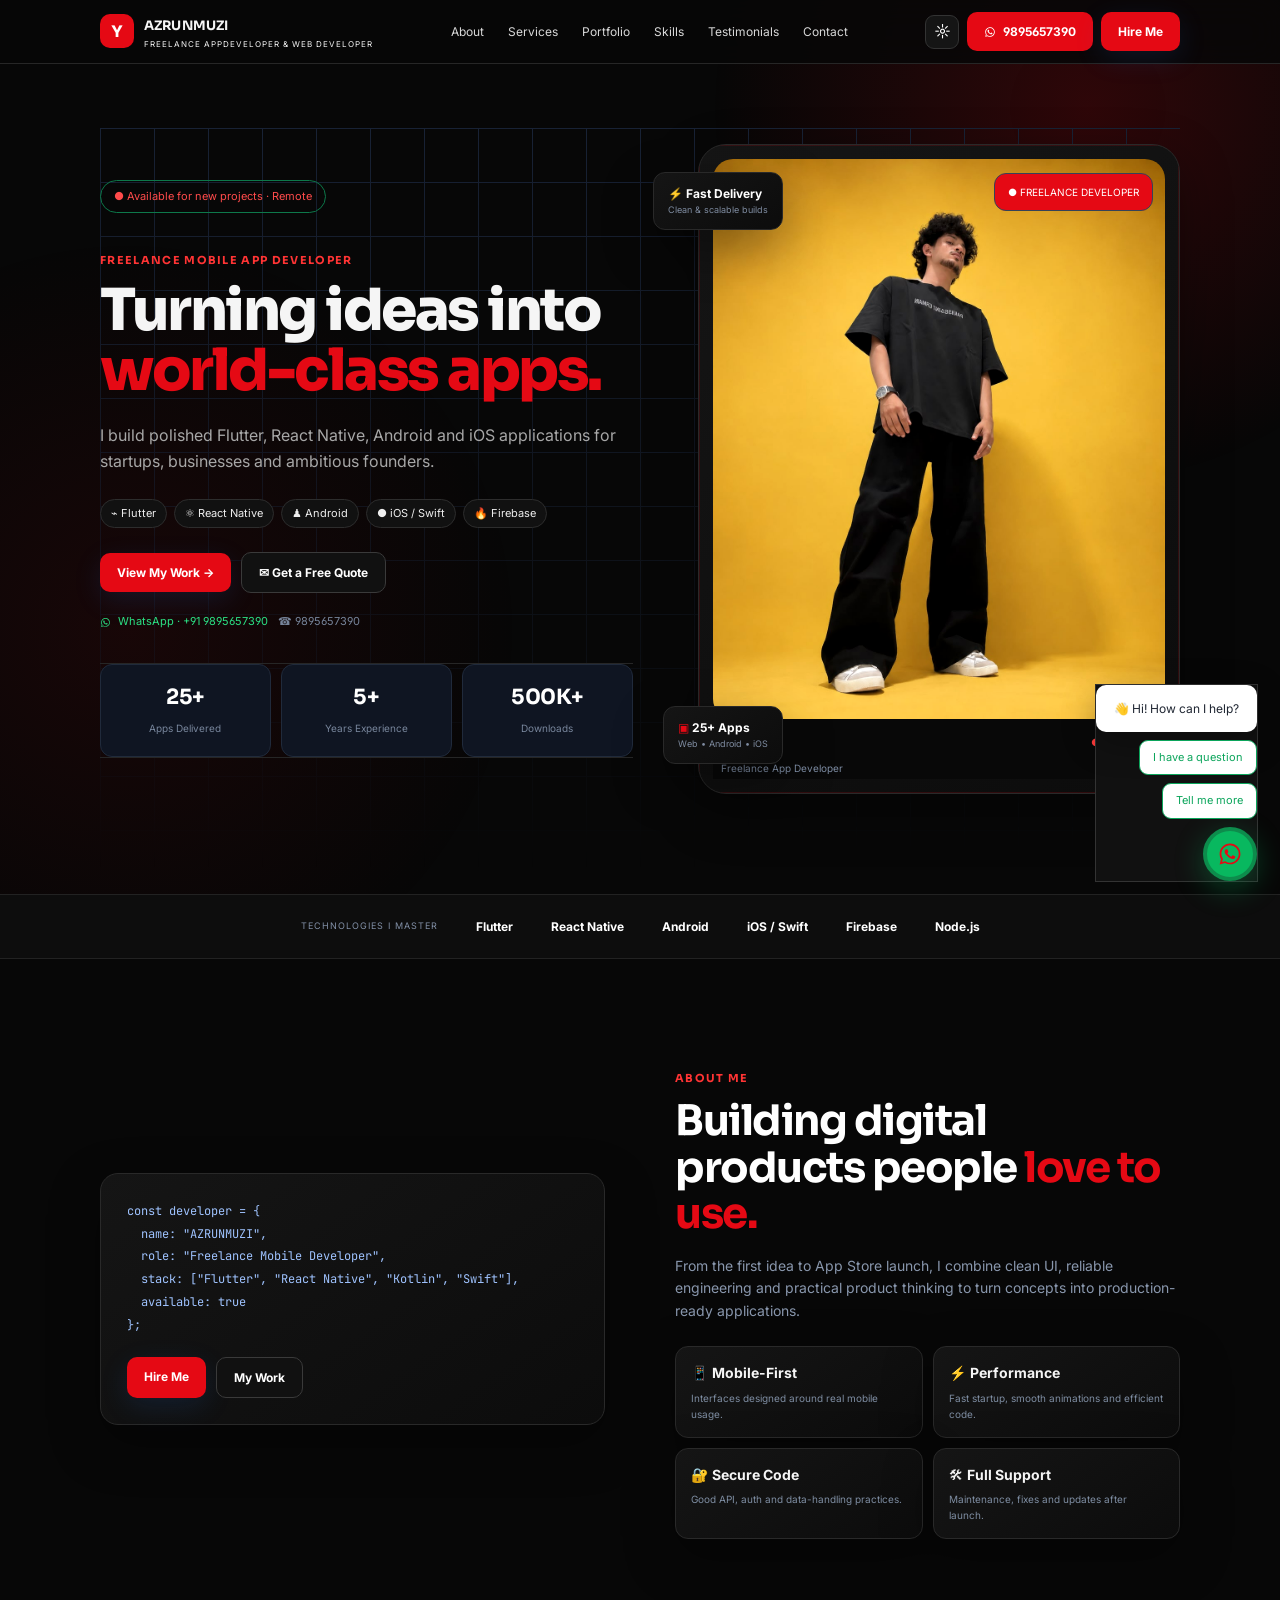
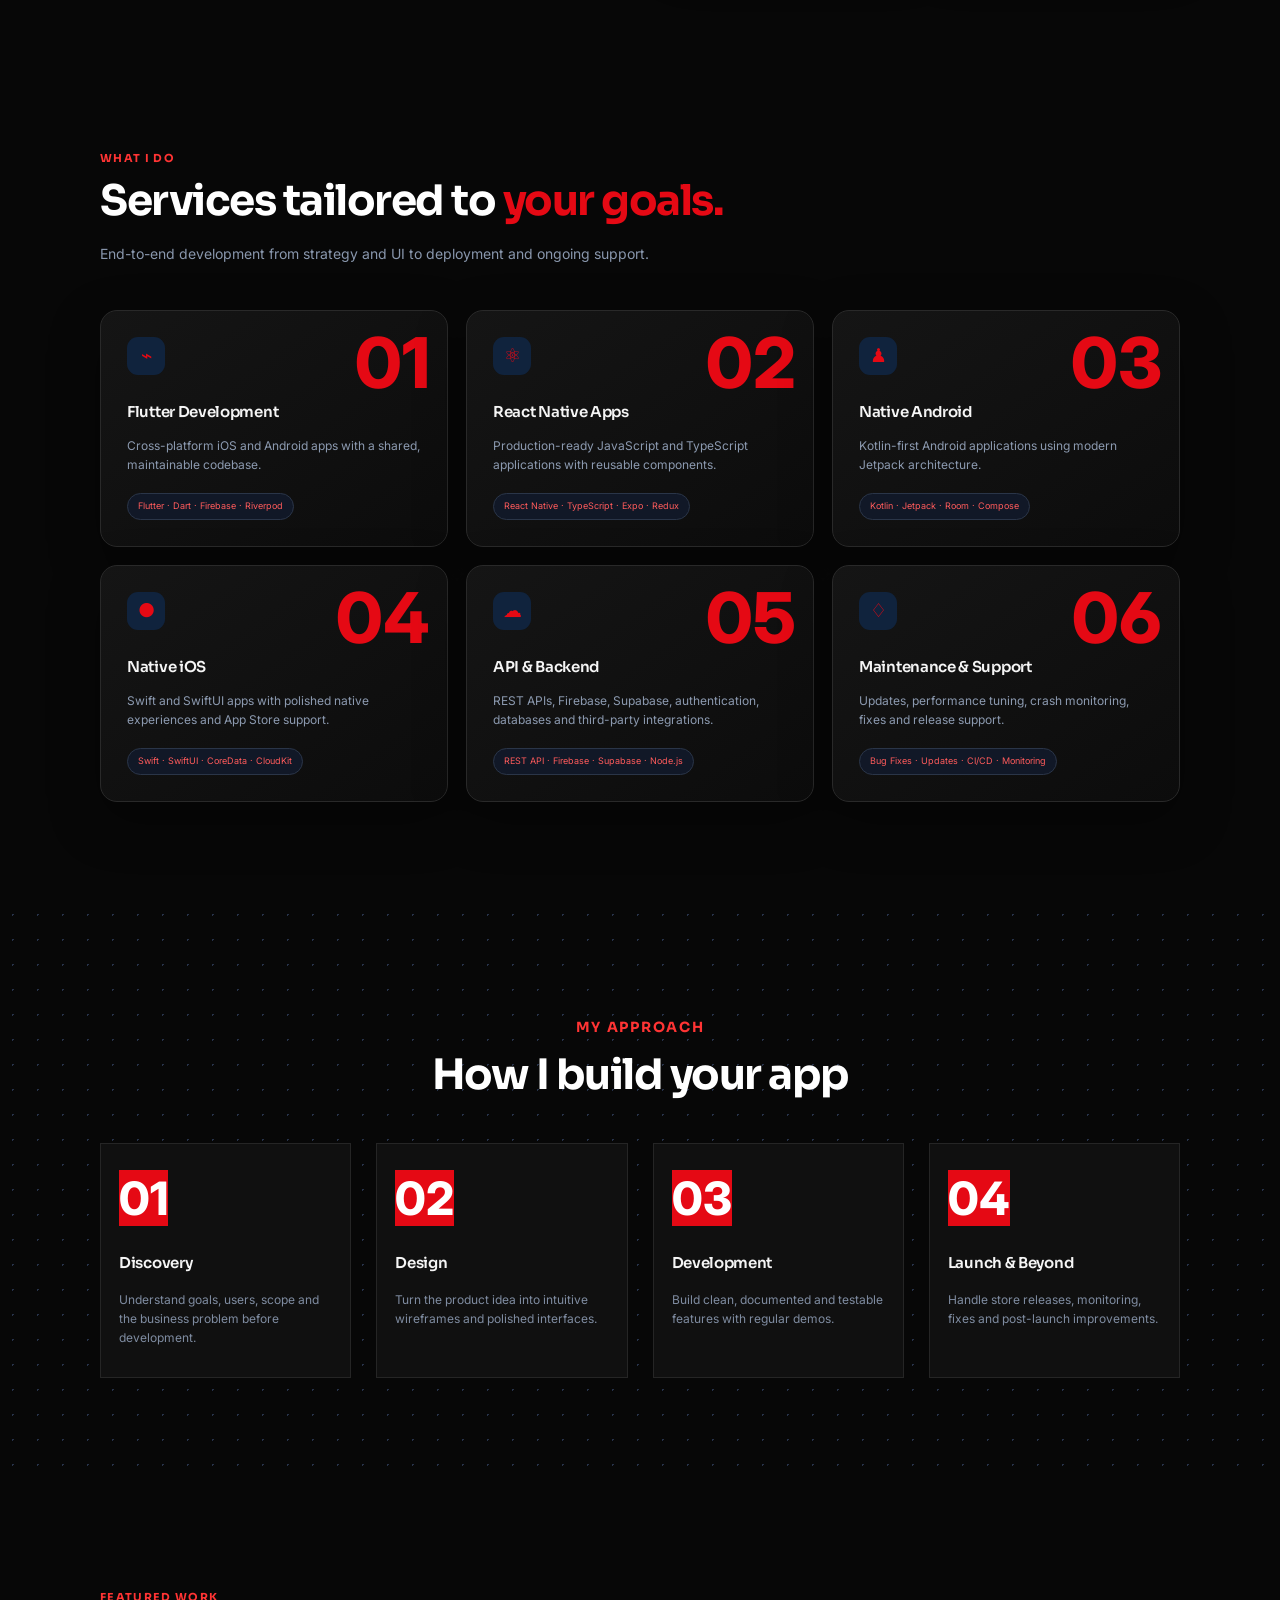
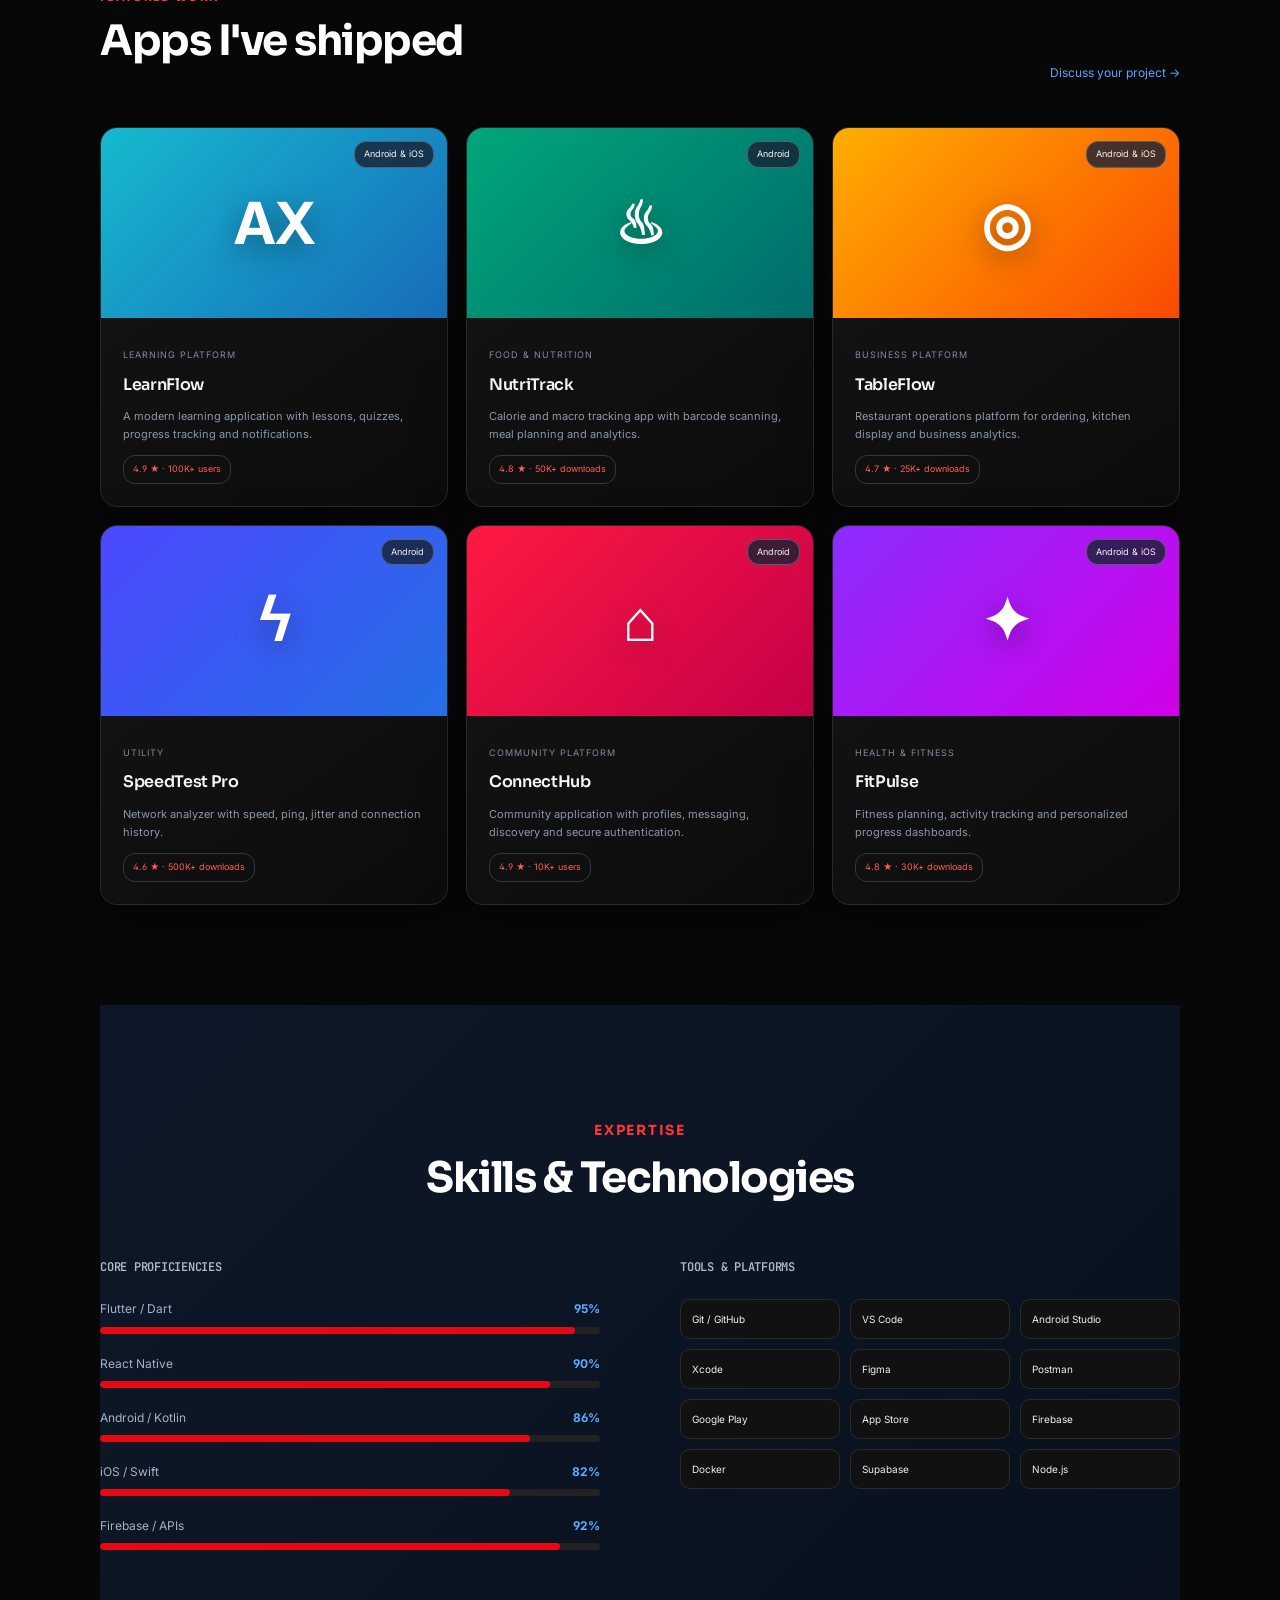
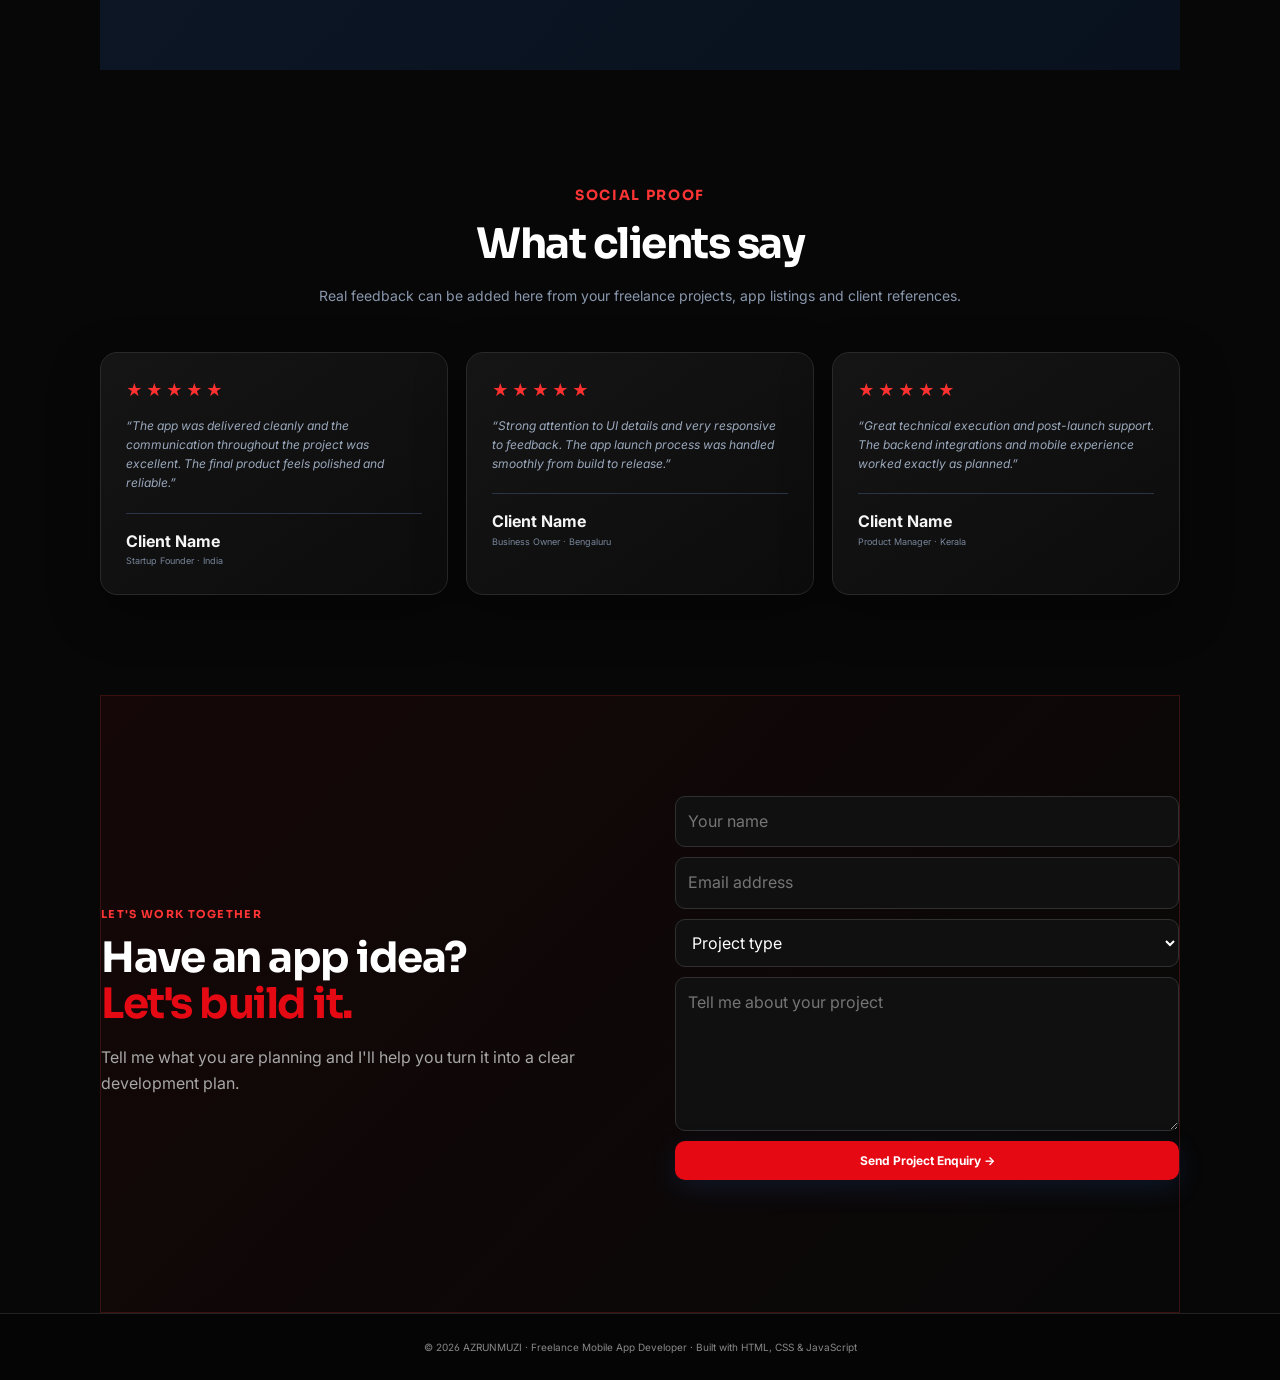
==== index.html @ d9316302 "Deploy-ready portfolio site with GitHub Pages workflow" ====
<!doctype html>
<html lang="en">
<head>
  <meta charset="utf-8">
  <meta name="viewport" content="width=device-width, initial-scale=1">
  <title>AZRUNMUZI — Freelance Mobile App Developer</title>
  <meta name="description" content="Freelance mobile app developer portfolio. Flutter, React Native, Android, iOS and backend integrations.">
  <link rel="preconnect" href="https://fonts.googleapis.com">
  <link rel="preconnect" href="https://fonts.gstatic.com" crossorigin>
  <link href="https://fonts.googleapis.com/css2?family=Sora:wght@400;600;700;800&family=Inter:wght@400;500;600;700;800&family=JetBrains+Mono:wght@400;600&display=swap" rel="stylesheet">
<link rel="icon" href="favicon.svg" type="image/svg+xml">
  <meta name="theme-color" content="#e50914">
  <meta property="og:type" content="website">
  <meta property="og:title" content="AZRUNMUZI — Freelance Mobile App Developer">
  <meta property="og:description" content="Flutter, React Native, Android and iOS apps for startups and businesses.">
  <meta name="twitter:card" content="summary_large_image">
  <link rel="stylesheet" href="style.css">

<style id="red-black-theme">
:root{
  --bg:#070707;
  --bg2:#0d0d0d;
  --card:#121212;
  --text:#f5f5f5;
  --muted:#a7a7a7;
  --line:#262626;
  --red:#e50914;
  --red2:#ff2a2a;
  --white:#fff;
}
*{box-sizing:border-box}
html{scroll-behavior:smooth}
body{
  margin:0;
  background:var(--bg);
  color:var(--text);
  font-family:"Inter",Arial,sans-serif;
  font-feature-settings:"cv02","cv03","cv04";
  -webkit-font-smoothing:antialiased;
}
h1,h2,h3,.brand strong,.stats b,.project-body h3,.service h3{
  font-family:"Sora","Inter",sans-serif;
  letter-spacing:-.02em;
}
h1{font-weight:800;line-height:1.06}
h2{font-weight:700;line-height:1.14}
h3{font-weight:600}
code,pre,.code-card pre{font-family:"JetBrains Mono",Consolas,monospace}
.brand strong{font-weight:700;letter-spacing:.01em}
.eyebrow{font-family:"Sora",sans-serif;font-weight:700}
.wa-ico{
  width:1em;height:1em;flex:none;
  fill:currentColor;vertical-align:-.12em;
}
.whatsapp,.contact-mini a:first-child{display:inline-flex;align-items:center;gap:7px}
.chat-dot .wa-ico{width:26px;height:26px}
.chat-dot{display:grid;place-items:center;line-height:0}
body:before{
  content:"";
  position:fixed;inset:0;pointer-events:none;z-index:-1;
  background:
    radial-gradient(circle at 85% 12%,rgba(229,9,20,.18),transparent 28%),
    radial-gradient(circle at 10% 70%,rgba(229,9,20,.08),transparent 30%);
}
.nav{
  background:rgba(7,7,7,.88)!important;
  border-bottom:1px solid var(--line)!important;
  backdrop-filter:blur(16px);
}
.brand-mark{
  background:var(--red)!important;
  color:#fff!important;
}
.brand strong,.brand small{color:var(--text)}
nav a{color:#d8d8d8!important}
nav a:hover{color:var(--red2)!important}
.theme-btn,.menu-btn{
  background:#151515!important;color:#fff!important;border:1px solid #333!important;
}
.whatsapp,.hire,.primary{
  background:var(--red)!important;color:#fff!important;
  border-color:var(--red)!important;
}
.whatsapp:hover,.hire:hover,.primary:hover{background:var(--red2)!important}
.secondary{
  background:#111!important;color:#fff!important;border:1px solid #3a3a3a!important;
}
.secondary:hover{border-color:var(--red)!important;color:#fff!important}
.availability{color:#ff4b4b!important}
.eyebrow{color:#ff3434!important;letter-spacing:.12em}
h1 span,h2 span{color:var(--red)!important}
.lead,p{color:var(--muted)}
.chips span{
  background:#111!important;border:1px solid #2d2d2d!important;color:#eee!important;
}
.stats{
  border-top:1px solid var(--line)!important;
  border-bottom:1px solid var(--line)!important;
}
.stats b{color:#fff!important}
.profile-card,.float-card,.code-card,.service,.project,.review,.feature-grid article{
  background:linear-gradient(145deg,#151515,#0c0c0c)!important;
  border:1px solid #292929!important;
  box-shadow:0 18px 50px rgba(0,0,0,.35)!important;
}
.profile-card{overflow:hidden;position:relative}
.profile-card:after{
  content:"";position:absolute;inset:0;pointer-events:none;
  box-shadow:inset 0 0 0 1px rgba(229,9,20,.16);
}
.badge{background:var(--red)!important;color:#fff!important}
.uploaded-photo{
  padding:0!important;
  min-height:560px;
  height:560px;
  overflow:hidden;
  background:#080808!important;
}
.uploaded-photo img{
  width:100%;height:100%;display:block;
  object-fit:cover;
  object-position:center top;
  filter:saturate(1.02) contrast(1.03);
}
.profile-bottom{background:rgba(8,8,8,.92)!important}
.profile-bottom span{color:#ff3b3b!important}
.float-card{color:#fff!important}
.float-card:first-letter{color:var(--red)}
.ticker{
  background:#0d0d0d!important;border-top:1px solid #222!important;border-bottom:1px solid #222!important;
}
.ticker b{color:#fff!important}
.section-head h2,.section h2{color:#fff}
.service i,.service .icon{color:var(--red)!important}
.service:hover,.project:hover,.review:hover,.feature-grid article:hover{
  border-color:rgba(229,9,20,.65)!important;
  transform:translateY(-4px);
  transition:.25s ease;
}
.tags,.project-meta{color:#ff5b5b!important}
.process article{
  background:#101010!important;border:1px solid #252525!important;
}
.process article span{background:var(--red)!important;color:#fff!important}
.skill>div{background:#222!important}
.skill>div i{background:var(--red)!important}
.tool-grid span{
  background:#111!important;border:1px solid #2b2b2b!important;color:#eee!important;
}
.stars{color:#ff3030!important}
.cta{
  background:linear-gradient(135deg,#150707,#080808)!important;
  border:1px solid #3a1111!important;
}
input,textarea,select{
  background:#101010!important;color:#fff!important;border:1px solid #303030!important;
}
input:focus,textarea:focus,select:focus{border-color:var(--red)!important;outline:none}
.footer{
  background:#050505!important;border-top:1px solid #222!important;color:#888!important;
}
.chat{
  background:#111!important;border:1px solid #333!important;
}
.chat-dot{color:var(--red)!important}
@media (max-width:800px){
  .uploaded-photo{min-height:430px;height:430px}
}
</style>

</head>
<body>
  <header class="nav">
    <a class="brand" href="#home">
      <span class="brand-mark">Y</span>
      <span><strong>AZRUNMUZI</strong><small>FREELANCE APPDEVELOPER & WEB DEVELOPER </small></span>
    </a>
    <nav id="navLinks">
      <a href="#about">About</a><a href="#services">Services</a><a href="#work">Portfolio</a>
      <a href="#skills">Skills</a><a href="#testimonials">Testimonials</a><a href="#contact">Contact</a>
    </nav>
    <div class="nav-actions">
      <button class="theme-btn" id="themeToggle" aria-label="Toggle theme">☼</button>
      <a class="whatsapp" href="https://wa.me/919895657390" target="_blank" rel="noopener" aria-label="WhatsApp 9895657390"><svg class="wa-ico" viewBox="0 0 32 32" aria-hidden="true"><path d="M16.04 3.2c-7.06 0-12.8 5.72-12.8 12.77 0 2.25.6 4.45 1.73 6.38L3.2 28.8l6.6-1.72a12.86 12.86 0 0 0 6.24 1.6h.01c7.05 0 12.79-5.72 12.79-12.77S23.1 3.2 16.04 3.2zm0 23.44h-.01a10.6 10.6 0 0 1-5.42-1.49l-.39-.23-4.02 1.05 1.07-3.9-.25-.4a10.62 10.62 0 0 1-1.63-5.7c0-5.88 4.79-10.66 10.66-10.66a10.6 10.6 0 0 1 7.55 3.13 10.6 10.6 0 0 1 3.13 7.55c0 5.87-4.79 10.65-10.66 10.65zm5.85-7.99c-.32-.16-1.9-.94-2.19-1.04-.29-.11-.5-.16-.72.15-.21.32-.82 1.04-1 1.25-.19.21-.37.24-.69.08-.32-.16-1.35-.5-2.57-1.59-.95-.85-1.59-1.9-1.77-2.22-.19-.32-.02-.49.14-.65.14-.14.32-.37.48-.56.16-.19.21-.32.32-.53.11-.21.05-.4-.03-.56-.08-.16-.72-1.73-1.04-2.37-.27-.64-.56-.55-.77-.56h-.66c-.21 0-.56.08-.85.4-.29.32-1.12 1.09-1.12 2.66s1.15 3.08 1.31 3.29c.16.21 2.26 3.45 5.47 4.84.77.33 1.36.53 1.83.68.77.24 1.47.21 2.02.13.62-.09 1.9-.77 2.17-1.52.27-.75.27-1.39.19-1.52-.08-.13-.29-.21-.61-.37z"/></svg><span>9895657390</span></a>
      <a class="hire" href="#contact">Hire Me</a>
      <button class="menu-btn" id="menuBtn">☰</button>
    </div>
  </header>

  <main>
    <section class="hero section-grid" id="home">
      <div class="hero-copy reveal">
        <div class="availability">● Available for new projects · Remote</div>
        <p class="eyebrow">FREELANCE MOBILE APP DEVELOPER</p>
        <h1>Turning ideas into <span>world-class apps.</span></h1>
        <p class="lead">I build polished Flutter, React Native, Android and iOS applications for startups, businesses and ambitious founders.</p>
        <div class="chips"><span>⌁ Flutter</span><span>⚛ React Native</span><span>♟ Android</span><span>● iOS / Swift</span><span>🔥 Firebase</span></div>
        <div class="hero-actions"><a class="primary" href="#work">View My Work →</a><a class="secondary" href="#contact">✉ Get a Free Quote</a></div>
        <div class="contact-mini"><a href="https://wa.me/919895657390" target="_blank" rel="noopener"><svg class="wa-ico" viewBox="0 0 32 32" aria-hidden="true"><path d="M16.04 3.2c-7.06 0-12.8 5.72-12.8 12.77 0 2.25.6 4.45 1.73 6.38L3.2 28.8l6.6-1.72a12.86 12.86 0 0 0 6.24 1.6h.01c7.05 0 12.79-5.72 12.79-12.77S23.1 3.2 16.04 3.2zm0 23.44h-.01a10.6 10.6 0 0 1-5.42-1.49l-.39-.23-4.02 1.05 1.07-3.9-.25-.4a10.62 10.62 0 0 1-1.63-5.7c0-5.88 4.79-10.66 10.66-10.66a10.6 10.6 0 0 1 7.55 3.13 10.6 10.6 0 0 1 3.13 7.55c0 5.87-4.79 10.65-10.66 10.65zm5.85-7.99c-.32-.16-1.9-.94-2.19-1.04-.29-.11-.5-.16-.72.15-.21.32-.82 1.04-1 1.25-.19.21-.37.24-.69.08-.32-.16-1.35-.5-2.57-1.59-.95-.85-1.59-1.9-1.77-2.22-.19-.32-.02-.49.14-.65.14-.14.32-.37.48-.56.16-.19.21-.32.32-.53.11-.21.05-.4-.03-.56-.08-.16-.72-1.73-1.04-2.37-.27-.64-.56-.55-.77-.56h-.66c-.21 0-.56.08-.85.4-.29.32-1.12 1.09-1.12 2.66s1.15 3.08 1.31 3.29c.16.21 2.26 3.45 5.47 4.84.77.33 1.36.53 1.83.68.77.24 1.47.21 2.02.13.62-.09 1.9-.77 2.17-1.52.27-.75.27-1.39.19-1.52-.08-.13-.29-.21-.61-.37z"/></svg>WhatsApp · +91 9895657390</a><a href="tel:+919895657390">☎ 9895657390</a></div>
        <div class="stats"><div><b>25+</b><small>Apps Delivered</small></div><div><b>5+</b><small>Years Experience</small></div><div><b>500K+</b><small>Downloads</small></div></div>
      </div>
      <div class="hero-visual reveal">
        <div class="profile-card">
          <div class="badge">● FREELANCE DEVELOPER</div>
          <div class="portrait uploaded-photo"><img src="assets/photo.jpg" alt="AZRUNMUZI profile photo"></div>
          <div class="profile-bottom"><div><b>Your </b><small>Freelance App Developer</small></div><span>● AVAILABLE</span></div>
        </div>
        <div class="float-card top">⚡ <b>Fast Delivery</b><small>Clean & scalable builds</small></div>
        <div class="float-card bottom">▣ <b>25+ Apps</b><small>Web • Android • iOS</small></div>
      </div>
    </section>

    <section class="ticker"><span>TECHNOLOGIES I MASTER</span><b>Flutter</b><b>React Native</b><b>Android</b><b>iOS / Swift</b><b>Firebase</b><b>Node.js</b></section>

    <section class="section about" id="about">
      <div class="code-card reveal">
<pre>const developer = {
  name: "AZRUNMUZI",
  role: "Freelance Mobile Developer",
  stack: ["Flutter", "React Native", "Kotlin", "Swift"],
  available: true
};</pre>
        <div class="code-actions"><a class="primary" href="#contact">Hire Me</a><a class="secondary" href="#work">My Work</a></div>
      </div>
      <div class="about-copy reveal"><p class="eyebrow">ABOUT ME</p><h2>Building digital products people <span>love to use.</span></h2>
        <p>From the first idea to App Store launch, I combine clean UI, reliable engineering and practical product thinking to turn concepts into production-ready applications.</p>
        <div class="feature-grid"><article>📱 <b>Mobile-First</b><small>Interfaces designed around real mobile usage.</small></article><article>⚡ <b>Performance</b><small>Fast startup, smooth animations and efficient code.</small></article><article>🔐 <b>Secure Code</b><small>Good API, auth and data-handling practices.</small></article><article>🛠 <b>Full Support</b><small>Maintenance, fixes and updates after launch.</small></article></div>
      </div>
    </section>

    <section class="section" id="services">
      <div class="section-head"><div><p class="eyebrow">WHAT I DO</p><h2>Services tailored to <span>your goals.</span></h2><p>End-to-end development from strategy and UI to deployment and ongoing support.</p></div></div>
      <div class="service-grid">
        <article class="service accent-blue"><i>01</i><div class="icon">⌁</div><h3>Flutter Development</h3><p>Cross-platform iOS and Android apps with a shared, maintainable codebase.</p><div class="tags">Flutter · Dart · Firebase · Riverpod</div></article>
        <article class="service"><i>02</i><div class="icon">⚛</div><h3>React Native Apps</h3><p>Production-ready JavaScript and TypeScript applications with reusable components.</p><div class="tags">React Native · TypeScript · Expo · Redux</div></article>
        <article class="service"><i>03</i><div class="icon">♟</div><h3>Native Android</h3><p>Kotlin-first Android applications using modern Jetpack architecture.</p><div class="tags">Kotlin · Jetpack · Room · Compose</div></article>
        <article class="service"><i>04</i><div class="icon">●</div><h3>Native iOS</h3><p>Swift and SwiftUI apps with polished native experiences and App Store support.</p><div class="tags">Swift · SwiftUI · CoreData · CloudKit</div></article>
        <article class="service"><i>05</i><div class="icon">☁</div><h3>API & Backend</h3><p>REST APIs, Firebase, Supabase, authentication, databases and third-party integrations.</p><div class="tags">REST API · Firebase · Supabase · Node.js</div></article>
        <article class="service"><i>06</i><div class="icon">♢</div><h3>Maintenance & Support</h3><p>Updates, performance tuning, crash monitoring, fixes and release support.</p><div class="tags">Bug Fixes · Updates · CI/CD · Monitoring</div></article>
      </div>
    </section>

    <section class="section process">
      <div class="section-head centered"><p class="eyebrow">MY APPROACH</p><h2>How I build your app</h2></div>
      <div class="process-grid">
        <article><span>01</span><h3>Discovery</h3><p>Understand goals, users, scope and the business problem before development.</p></article>
        <article><span>02</span><h3>Design</h3><p>Turn the product idea into intuitive wireframes and polished interfaces.</p></article>
        <article><span>03</span><h3>Development</h3><p>Build clean, documented and testable features with regular demos.</p></article>
        <article><span>04</span><h3>Launch & Beyond</h3><p>Handle store releases, monitoring, fixes and post-launch improvements.</p></article>
      </div>
    </section>

    <section class="section" id="work">
      <div class="section-head row"><div><p class="eyebrow">FEATURED WORK</p><h2>Apps I've shipped</h2></div><a href="#contact">Discuss your project →</a></div>
      <div class="portfolio-grid">
        <article class="project"><div class="project-art art1"><span>Android & iOS</span><strong>AX</strong></div><div class="project-body"><small>LEARNING PLATFORM</small><h3>LearnFlow</h3><p>A modern learning application with lessons, quizzes, progress tracking and notifications.</p><div class="project-meta">4.9 ★ · 100K+ users</div></div></article>
        <article class="project"><div class="project-art art2"><span>Android</span><strong>♨</strong></div><div class="project-body"><small>FOOD & NUTRITION</small><h3>NutriTrack</h3><p>Calorie and macro tracking app with barcode scanning, meal planning and analytics.</p><div class="project-meta">4.8 ★ · 50K+ downloads</div></div></article>
        <article class="project"><div class="project-art art3"><span>Android & iOS</span><strong>◎</strong></div><div class="project-body"><small>BUSINESS PLATFORM</small><h3>TableFlow</h3><p>Restaurant operations platform for ordering, kitchen display and business analytics.</p><div class="project-meta">4.7 ★ · 25K+ downloads</div></div></article>
        <article class="project"><div class="project-art art4"><span>Android</span><strong>ϟ</strong></div><div class="project-body"><small>UTILITY</small><h3>SpeedTest Pro</h3><p>Network analyzer with speed, ping, jitter and connection history.</p><div class="project-meta">4.6 ★ · 500K+ downloads</div></div></article>
        <article class="project"><div class="project-art art5"><span>Android</span><strong>⌂</strong></div><div class="project-body"><small>COMMUNITY PLATFORM</small><h3>ConnectHub</h3><p>Community application with profiles, messaging, discovery and secure authentication.</p><div class="project-meta">4.9 ★ · 10K+ users</div></div></article>
        <article class="project"><div class="project-art art6"><span>Android & iOS</span><strong>✦</strong></div><div class="project-body"><small>HEALTH & FITNESS</small><h3>FitPulse</h3><p>Fitness planning, activity tracking and personalized progress dashboards.</p><div class="project-meta">4.8 ★ · 30K+ downloads</div></div></article>
      </div>
    </section>

    <section class="section skills" id="skills">
      <div class="section-head centered"><p class="eyebrow">EXPERTISE</p><h2>Skills & Technologies</h2></div>
      <div class="skills-layout"><div><h3>CORE PROFICIENCIES</h3>
        <div class="skill"><label>Flutter / Dart <b>95%</b></label><div><i style="width:95%"></i></div></div>
        <div class="skill"><label>React Native <b>90%</b></label><div><i style="width:90%"></i></div></div>
        <div class="skill"><label>Android / Kotlin <b>86%</b></label><div><i style="width:86%"></i></div></div>
        <div class="skill"><label>iOS / Swift <b>82%</b></label><div><i style="width:82%"></i></div></div>
        <div class="skill"><label>Firebase / APIs <b>92%</b></label><div><i style="width:92%"></i></div></div>
      </div><div><h3>TOOLS & PLATFORMS</h3><div class="tool-grid"><span>Git / GitHub</span><span>VS Code</span><span>Android Studio</span><span>Xcode</span><span>Figma</span><span>Postman</span><span>Google Play</span><span>App Store</span><span>Firebase</span><span>Docker</span><span>Supabase</span><span>Node.js</span></div></div></div>
    </section>

    <section class="section testimonials" id="testimonials">
      <div class="section-head centered"><p class="eyebrow">SOCIAL PROOF</p><h2>What clients say</h2><p>Real feedback can be added here from your freelance projects, app listings and client references.</p></div>
      <div class="review-grid">
        <article class="review"><div class="stars">★★★★★</div><p>“The app was delivered cleanly and the communication throughout the project was excellent. The final product feels polished and reliable.”</p><footer><b>Client Name</b><small>Startup Founder · India</small></footer></article>
        <article class="review"><div class="stars">★★★★★</div><p>“Strong attention to UI details and very responsive to feedback. The app launch process was handled smoothly from build to release.”</p><footer><b>Client Name</b><small>Business Owner · Bengaluru</small></footer></article>
        <article class="review"><div class="stars">★★★★★</div><p>“Great technical execution and post-launch support. The backend integrations and mobile experience worked exactly as planned.”</p><footer><b>Client Name</b><small>Product Manager · Kerala</small></footer></article>
      </div>
    </section>

    <section class="cta section" id="contact"><div><p class="eyebrow">LET'S WORK TOGETHER</p><h2>Have an app idea?<br><span>Let's build it.</span></h2><p>Tell me what you are planning and I'll help you turn it into a clear development plan.</p></div>
      <form id="contactForm"><input required placeholder="Your name"><input required type="email" placeholder="Email address"><select><option>Project type</option><option>Mobile App</option><option>Website</option><option>API / Backend</option><option>UI/UX</option></select><textarea required rows="5" placeholder="Tell me about your project"></textarea><button class="primary" type="submit">Send Project Enquiry →</button><p id="formMsg"></p></form>
    </section>
  </main>

  <div class="chat" id="chat"><div class="chat-message">👋 Hi! How can I help?</div><button>I have a question</button><button>Tell me more</button><div class="chat-dot"><svg class="wa-ico" viewBox="0 0 32 32" aria-hidden="true"><path d="M16.04 3.2c-7.06 0-12.8 5.72-12.8 12.77 0 2.25.6 4.45 1.73 6.38L3.2 28.8l6.6-1.72a12.86 12.86 0 0 0 6.24 1.6h.01c7.05 0 12.79-5.72 12.79-12.77S23.1 3.2 16.04 3.2zm0 23.44h-.01a10.6 10.6 0 0 1-5.42-1.49l-.39-.23-4.02 1.05 1.07-3.9-.25-.4a10.62 10.62 0 0 1-1.63-5.7c0-5.88 4.79-10.66 10.66-10.66a10.6 10.6 0 0 1 7.55 3.13 10.6 10.6 0 0 1 3.13 7.55c0 5.87-4.79 10.65-10.66 10.65zm5.85-7.99c-.32-.16-1.9-.94-2.19-1.04-.29-.11-.5-.16-.72.15-.21.32-.82 1.04-1 1.25-.19.21-.37.24-.69.08-.32-.16-1.35-.5-2.57-1.59-.95-.85-1.59-1.9-1.77-2.22-.19-.32-.02-.49.14-.65.14-.14.32-.37.48-.56.16-.19.21-.32.32-.53.11-.21.05-.4-.03-.56-.08-.16-.72-1.73-1.04-2.37-.27-.64-.56-.55-.77-.56h-.66c-.21 0-.56.08-.85.4-.29.32-1.12 1.09-1.12 2.66s1.15 3.08 1.31 3.29c.16.21 2.26 3.45 5.47 4.84.77.33 1.36.53 1.83.68.77.24 1.47.21 2.02.13.62-.09 1.9-.77 2.17-1.52.27-.75.27-1.39.19-1.52-.08-.13-.29-.21-.61-.37z"/></svg></div></div>
  <footer class="footer">© <span id="year"></span>  AZRUNMUZI  · Freelance Mobile App Developer · Built with HTML, CSS & JavaScript</footer>
  <script src="script.js"></script>
</body>
</html>
---- style.css ----
*{box-sizing:border-box}html{scroll-behavior:smooth}body{margin:0;font-family:Inter,Arial,sans-serif;background:#070b15;color:#eaf0fb;line-height:1.6}a{color:inherit;text-decoration:none}button,input,textarea,select{font:inherit}.nav{position:sticky;top:0;z-index:50;height:64px;display:flex;align-items:center;gap:28px;padding:0 max(22px,calc((100% - 1080px)/2));background:rgba(5,9,17,.9);backdrop-filter:blur(18px);border-bottom:1px solid #182033}.brand{display:flex;align-items:center;gap:10px;min-width:220px}.brand-mark{width:34px;height:34px;border-radius:10px;display:grid;place-items:center;background:#2875ee;font-weight:800}.brand small{display:block;font-size:8px;letter-spacing:1px;color:#8190a7}.brand strong{font-size:13px}nav{display:flex;gap:24px;flex:1;justify-content:center}nav a{font-size:12px;color:#9aa8be}.nav-actions{display:flex;gap:8px;align-items:center}.theme-btn,.menu-btn{background:#121927;border:1px solid #273246;color:#ffd22e;border-radius:9px;width:34px;height:34px;cursor:pointer}.whatsapp,.hire,.primary,.secondary{padding:10px 17px;border-radius:10px;font-size:12px;font-weight:700}.whatsapp{background:#12ad61}.hire,.primary{background:#2875ee;box-shadow:0 8px 28px #2875ee22}.secondary{background:#151c2b;border:1px solid #2b374b}.menu-btn{display:none;color:#fff}.section,.hero{max-width:1080px;margin:auto;padding:100px 0}.hero{position:relative;min-height:800px;display:grid;grid-template-columns:1.05fr .95fr;gap:65px;align-items:center;padding-top:80px}.section-grid{max-width:1080px}.hero:before{content:"";position:absolute;inset:64px 0 auto;height:740px;z-index:-1;background-image:linear-gradient(#182235 1px,transparent 1px),linear-gradient(90deg,#182235 1px,transparent 1px);background-size:54px 54px;mask-image:linear-gradient(to bottom,#fff,transparent)}.availability{display:inline-block;padding:7px 13px;border:1px solid #0d784a;border-radius:20px;color:#39d58c;font-size:11px;margin-bottom:28px}.eyebrow{font-size:11px;letter-spacing:1.4px;color:#54a1ff;font-weight:800}.hero h1{font-size:58px;line-height:1.04;margin:10px 0 22px;letter-spacing:-2.5px}.hero h1 span,h2 span{color:#6f9cff}.lead{color:#92a0b6;max-width:650px;font-size:16px}.chips{display:flex;flex-wrap:wrap;gap:7px;margin:24px 0}.chips span,.tags{font-size:11px;color:#b7c3d7;border:1px solid #2a3548;border-radius:20px;padding:5px 10px;background:#111827}.hero-actions,.contact-mini{display:flex;gap:10px;align-items:center;margin:20px 0}.contact-mini{font-size:11px;color:#76849a}.contact-mini a:first-child{color:#2be184}.stats{display:grid;grid-template-columns:repeat(3,1fr);gap:10px;margin-top:32px}.stats>div{padding:16px;text-align:center;border:1px solid #202a3b;border-radius:12px;background:#0f1522}.stats b{display:block;font-size:21px}.stats small{color:#78869c;font-size:10px}.hero-visual{position:relative}.profile-card{position:relative;border-radius:28px;padding:14px;background:linear-gradient(145deg,#17213b,#101523);border:1px solid #283550;box-shadow:0 30px 80px #0008;overflow:hidden}.portrait{height:460px;border-radius:20px;display:grid;place-items:center;text-align:center;font-size:48px;font-weight:800;color:#d9e4ff;background:radial-gradient(circle at 70% 20%,#355ea8,#10172a 58%,#090d17);letter-spacing:5px}.badge{position:absolute;top:28px;right:26px;padding:10px 13px;border-radius:12px;background:#141b29;border:1px solid #354258;font-size:10px;z-index:2}.profile-bottom{display:flex;justify-content:space-between;padding:15px 8px 3px}.profile-bottom small{display:block;color:#7e8da4;font-size:10px}.profile-bottom span{color:#33d88d;font-size:10px}.float-card{position:absolute;background:#121a29;border:1px solid #344057;border-radius:12px;padding:11px 14px;box-shadow:0 15px 40px #0008;font-size:12px}.float-card small{display:block;color:#7f8ca1;font-size:9px}.float-card.top{top:28px;left:-45px}.float-card.bottom{bottom:30px;left:-35px}.ticker{display:flex;gap:38px;justify-content:center;align-items:center;padding:22px;border-top:1px solid #171f30;border-bottom:1px solid #171f30;background:#0b111d;color:#8290a7;font-size:12px}.ticker span{font-size:9px;letter-spacing:1px}.about{display:grid;grid-template-columns:1fr 1fr;gap:70px;align-items:center}.code-card{background:#090e17;border:1px solid #1e293b;border-radius:18px;padding:26px;box-shadow:0 20px 50px #0005}.code-card pre{margin:0;color:#9fc3ff;font-size:12px;line-height:1.9;white-space:pre-wrap}.code-actions{display:flex;gap:10px;margin-top:20px}.about-copy h2,.section-head h2,.cta h2{font-size:42px;line-height:1.1;letter-spacing:-1.5px;margin:8px 0 18px}.about-copy>p:not(.eyebrow),.section-head>div>p:not(.eyebrow),.section-head>p{color:#8997ad;font-size:14px}.feature-grid{display:grid;grid-template-columns:1fr 1fr;gap:10px;margin-top:24px}.feature-grid article{background:#111827;border:1px solid #263145;border-radius:13px;padding:15px;font-size:14px}.feature-grid small{display:block;color:#7e8da2;font-size:10px;margin-top:5px}.section-head{margin-bottom:45px}.section-head.row{display:flex;justify-content:space-between;align-items:end}.section-head.row>a{color:#5aa4ff;font-size:12px}.service-grid,.portfolio-grid{display:grid;grid-template-columns:repeat(3,1fr);gap:18px}.service{position:relative;min-height:235px;padding:26px;border-radius:17px;background:#141d2f;border:1px solid #2b3850;overflow:hidden}.service.accent-blue{background:linear-gradient(145deg,#1b2d57,#151a28)}.service i{position:absolute;right:17px;top:-4px;font-style:normal;font-size:70px;font-weight:800;color:#253454}.icon{position:relative;width:38px;height:38px;display:grid;place-items:center;border-radius:11px;background:#10233d;color:#55a9ff;font-size:19px}.service h3{margin:25px 0 7px;font-size:15px}.service p{color:#8c9ab0;font-size:12px}.tags{display:inline-block;margin-top:7px;font-size:9px;color:#5da7ff}.process{background-image:radial-gradient(#273249 1px,transparent 1px);background-size:25px 25px;max-width:none;padding-left:max(22px,calc((100% - 1080px)/2));padding-right:max(22px,calc((100% - 1080px)/2))}.centered{text-align:center}.process-grid{display:grid;grid-template-columns:repeat(4,1fr);gap:25px}.process-grid article{padding:18px}.process-grid span{font-size:46px;font-weight:800;color:#202a3c}.process-grid h3{font-size:15px}.process-grid p{color:#7f8ca1;font-size:12px}.project{background:#141b2a;border:1px solid #28354b;border-radius:17px;overflow:hidden;transition:.25s}.project:hover{transform:translateY(-5px);border-color:#4b75c2}.project-art{height:190px;display:grid;place-items:center;position:relative}.project-art span{position:absolute;top:13px;right:13px;background:#172133cc;border:1px solid #536078;padding:5px 9px;border-radius:12px;font-size:9px}.project-art strong{font-size:58px;color:white;text-shadow:0 8px 30px #0006}.art1{background:linear-gradient(135deg,#16b9cf,#176cb9)}.art2{background:linear-gradient(135deg,#00a77a,#006c6b)}.art3{background:linear-gradient(135deg,#ffae00,#fa4a00)}.art4{background:linear-gradient(135deg,#4c48ff,#246fe5)}.art5{background:linear-gradient(135deg,#ff1943,#c50048)}.art6{background:linear-gradient(135deg,#8b2cff,#d100e8)}.project-body{padding:22px}.project-body small{color:#7f8ca3;font-size:9px;letter-spacing:1px}.project-body h3{margin:6px 0;font-size:16px}.project-body p{color:#8997ac;font-size:11px}.project-meta{display:inline-block;color:#b7c4d8;font-size:9px;padding:6px 9px;border:1px solid #2b384d;border-radius:12px}.skills{background:linear-gradient(135deg,#0e1828,#08111d)}.skills-layout{display:grid;grid-template-columns:1fr 1fr;gap:80px}.skills-layout h3{font-size:12px;color:#aeb9ca;margin-bottom:22px}.skill{margin-bottom:20px}.skill label{display:flex;justify-content:space-between;font-size:12px;color:#a5b2c6}.skill b{color:#5aaeff}.skill>div{height:7px;background:#202b3e;border-radius:10px;margin-top:8px;overflow:hidden}.skill i{display:block;height:100%;background:linear-gradient(90deg,#2e7bff,#64c8ff);border-radius:10px}.tool-grid{display:grid;grid-template-columns:repeat(3,1fr);gap:10px}.tool-grid span{padding:11px;border:1px solid #2b3749;background:#121c29;border-radius:10px;color:#a5b2c4;font-size:10px}.review-grid{display:grid;grid-template-columns:repeat(3,1fr);gap:18px}.review{background:#141c2b;border:1px solid #2b3850;border-radius:17px;padding:25px}.stars{color:#ffb21c;letter-spacing:3px}.review p{color:#9aa8bc;font-size:12px;font-style:italic}.review footer{border-top:1px solid #293447;margin-top:20px;padding-top:15px}.review footer small{display:block;color:#78869b;font-size:9px}.cta{display:grid;grid-template-columns:1fr 1fr;gap:70px;align-items:center}.cta form{display:grid;gap:10px}.cta input,.cta textarea,.cta select{background:#101827;border:1px solid #29364b;color:#e8eef8;border-radius:10px;padding:12px;outline:none}.cta textarea{resize:vertical}.cta button{border:0;cursor:pointer}.cta #formMsg{font-size:11px;color:#35d88d}.footer{text-align:center;border-top:1px solid #172033;padding:25px;color:#66748a;font-size:10px}.chat{position:fixed;right:22px;bottom:18px;z-index:40;display:grid;gap:8px;justify-items:end}.chat-message{background:#fff;color:#202733;padding:14px 18px;border-radius:10px;box-shadow:0 10px 35px #0005;font-size:12px}.chat button{background:#fff;color:#0ba55b;border:1px solid #0ba55b;border-radius:9px;padding:8px 13px;font-size:11px;cursor:pointer}.chat-dot{width:54px;height:54px;background:#08b85f;border-radius:50%;display:grid;place-items:center;box-shadow:0 8px 30px #08b85f55;color:#fff;font-size:22px;border:4px solid #0d8c4c}.reveal{opacity:0;transform:translateY(18px);transition:.7s}.reveal.visible{opacity:1;transform:none}@media(max-width:900px){nav{display:none}.menu-btn{display:block}.nav{padding:0 18px}.brand{min-width:auto}.nav-actions .whatsapp{display:none}.hero,.about,.cta,.skills-layout{grid-template-columns:1fr}.hero{padding:70px 22px;min-height:auto}.section{padding:75px 22px}.hero h1{font-size:45px}.service-grid,.portfolio-grid,.review-grid{grid-template-columns:1fr 1fr}.process-grid{grid-template-columns:1fr 1fr}.ticker{overflow:auto;justify-content:flex-start;white-space:nowrap}.profile-visual{order:-1}.about{gap:35px}.tool-grid{grid-template-columns:1fr 1fr}}@media(max-width:600px){.nav{height:58px}.brand small{display:none}.nav-actions .hire{display:none}.hero h1{font-size:39px}.hero-actions,.contact-mini{flex-wrap:wrap}.stats{grid-template-columns:1fr}.service-grid,.portfolio-grid,.review-grid,.process-grid,.feature-grid{grid-template-columns:1fr}.about-copy h2,.section-head h2,.cta h2{font-size:32px}.float-card.top{left:0}.float-card.bottom{left:0}.portrait{height:360px}.chat{right:10px}.chat-message{max-width:230px}.section-head.row{align-items:start;gap:15px;flex-direction:column}}nav.open{display:flex;position:absolute;top:100%;left:0;right:0;flex-direction:column;align-items:center;gap:0;padding:14px 18px;background:rgba(8,9,12,.98);border-bottom:1px solid #182033;backdrop-filter:blur(18px)}nav.open a{padding:12px 0;font-size:13px;width:100%;text-align:center}.chat.collapsed .chat-message,.chat.collapsed .chat button{display:none}@media(max-width:900px){nav.open{top:64px}}@media(max-width:600px){nav.open{top:58px}}.wa-ico{width:1em;height:1em;flex:none;fill:currentColor;vertical-align:-.12em}.whatsapp{display:inline-flex;align-items:center;gap:7px}.chat-dot .wa-ico{width:26px;height:26px}h1,h2,h3,.brand strong,.stats b,.service h3,.project-body h3{font-family:"Sora","Inter",sans-serif;letter-spacing:-.02em}h1{font-weight:800;line-height:1.06}h2{font-weight:700;line-height:1.14}h3{font-weight:600}.eyebrow{font-family:"Sora",sans-serif;font-weight:700}.code-card pre,.skills h3{font-family:"JetBrains Mono",Consolas,monospace}
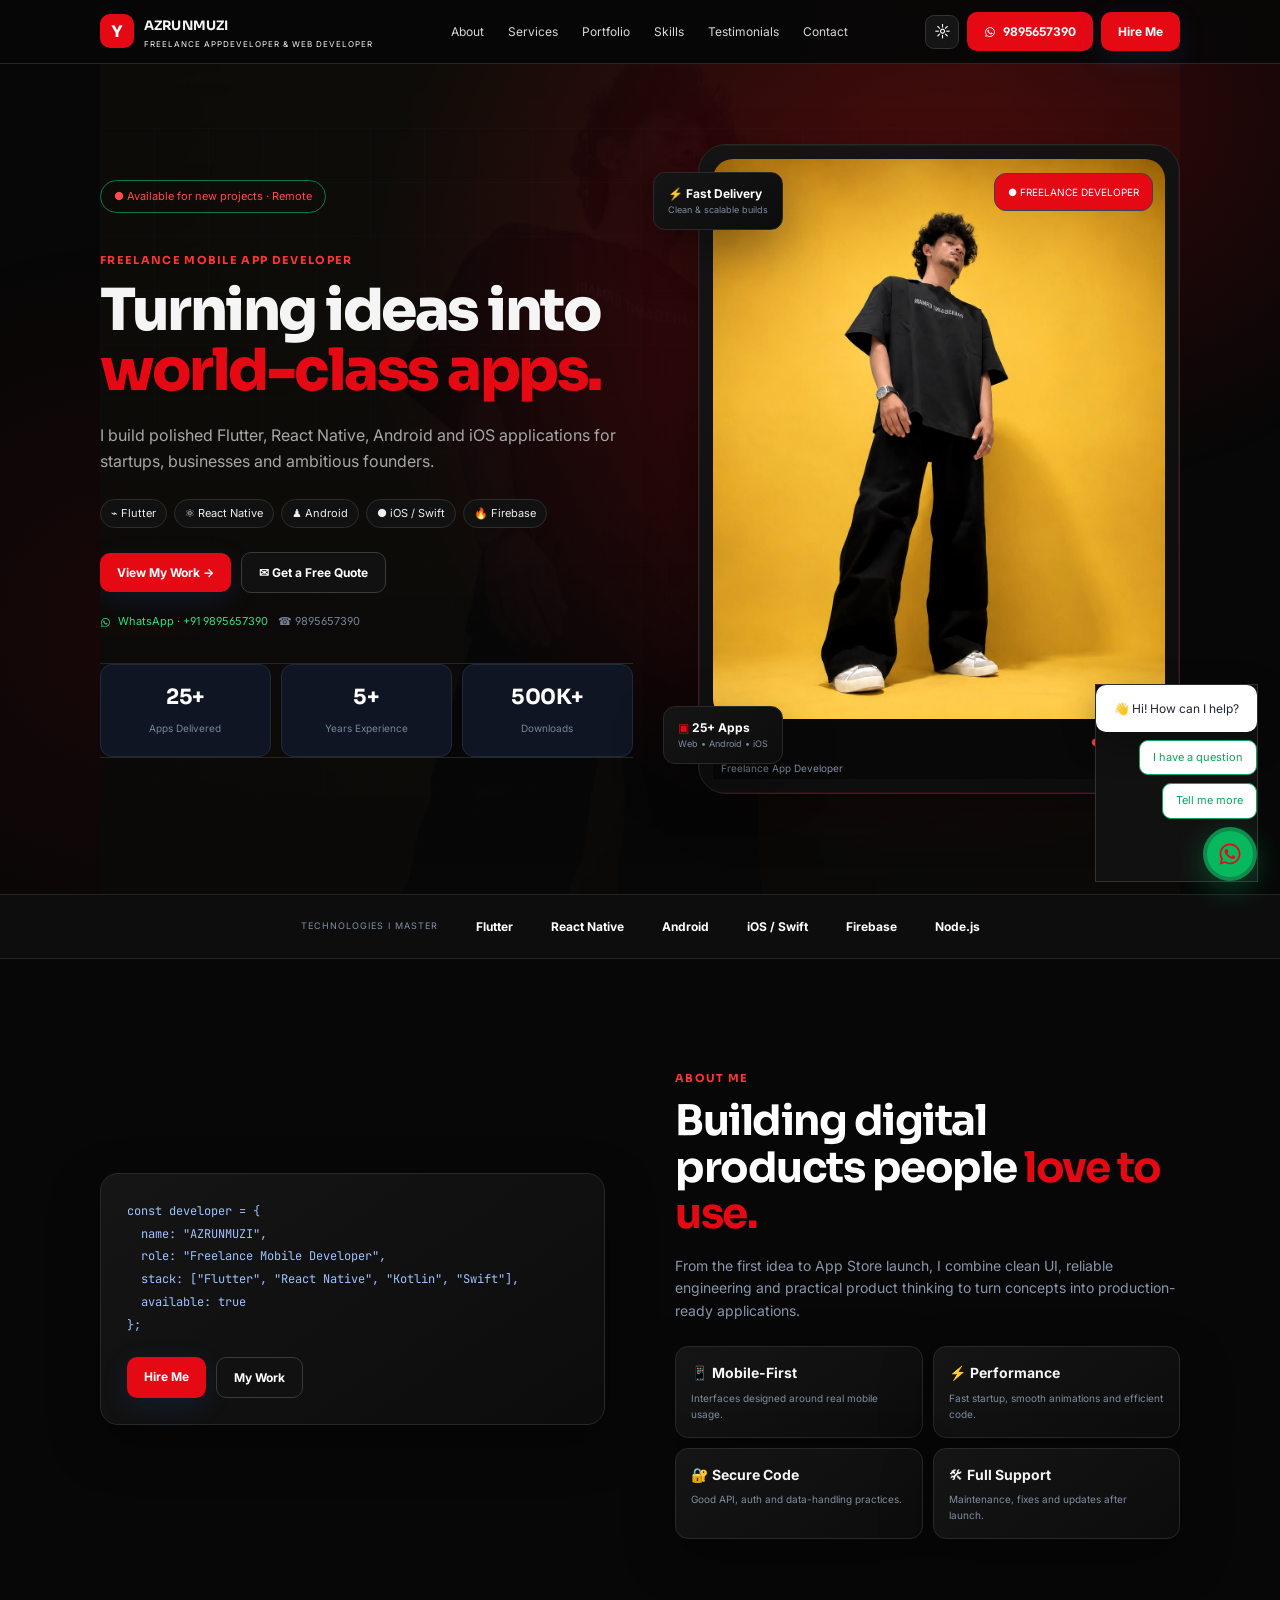
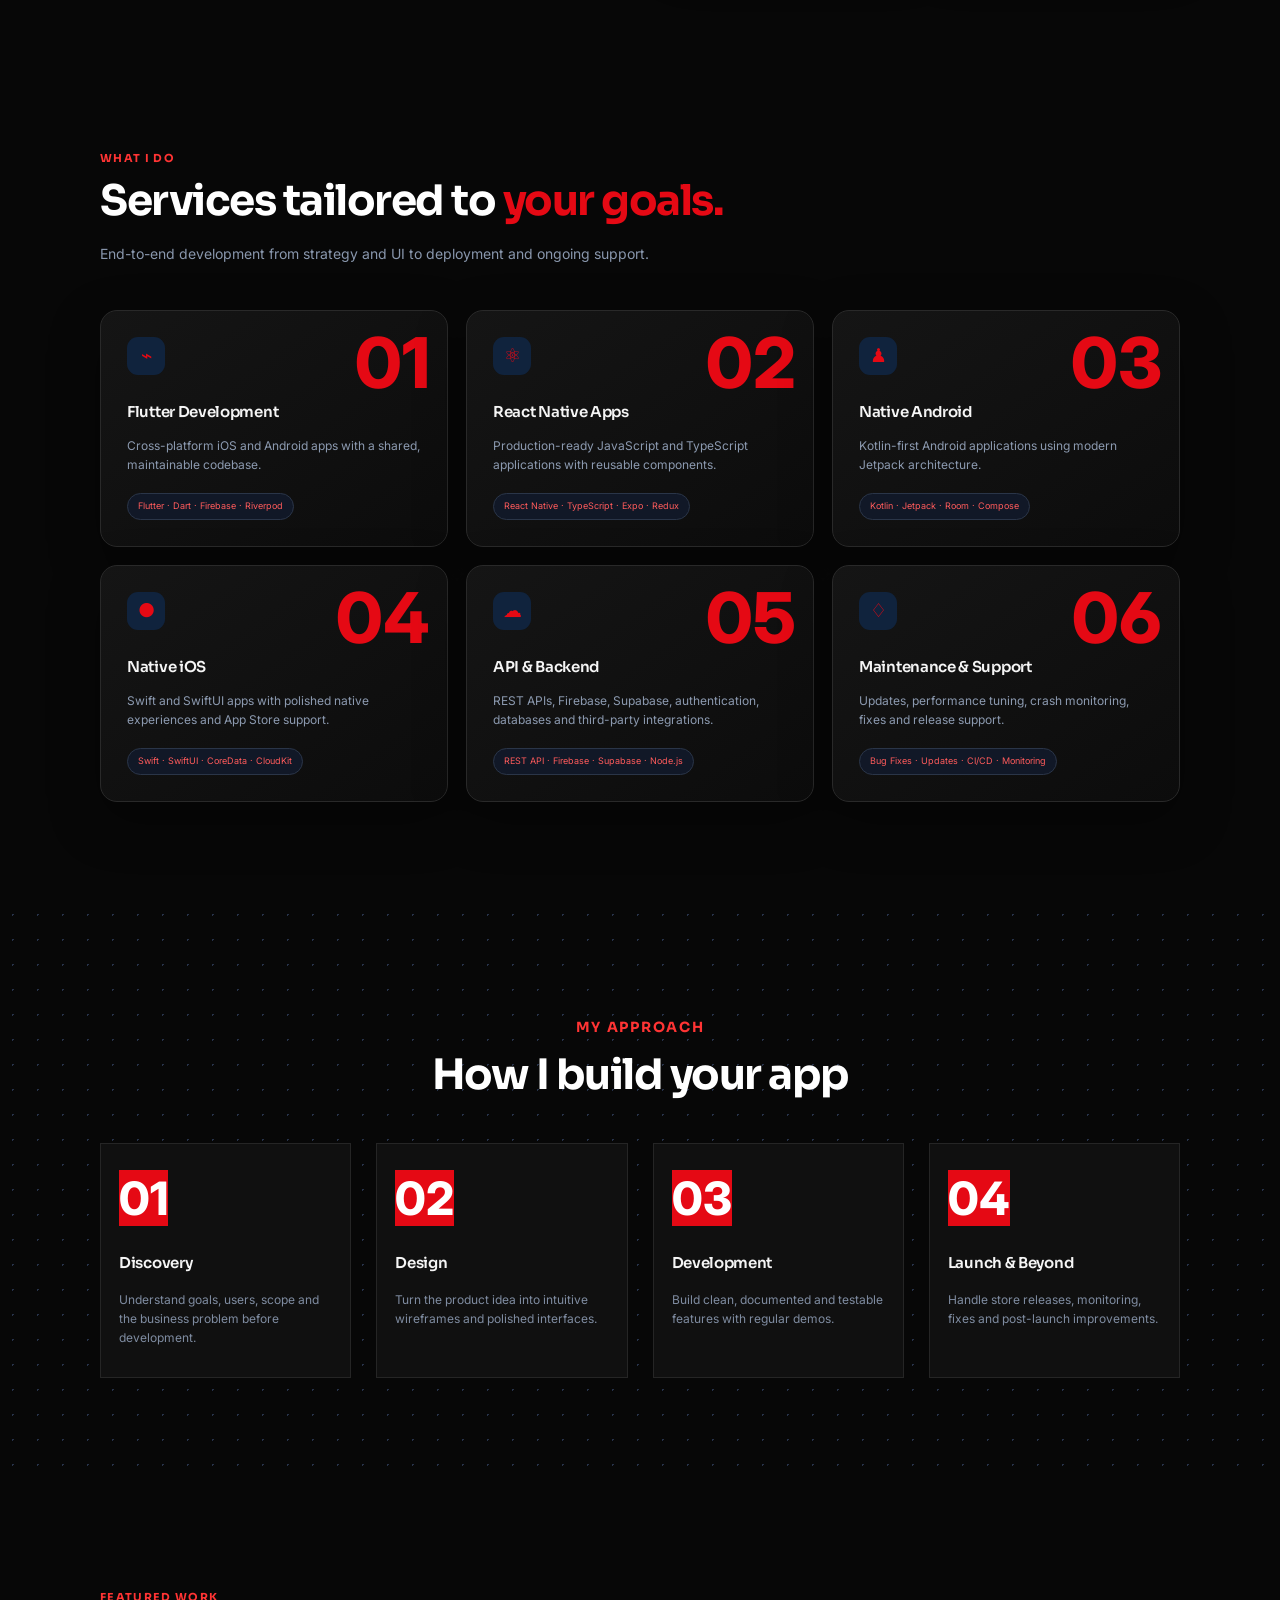
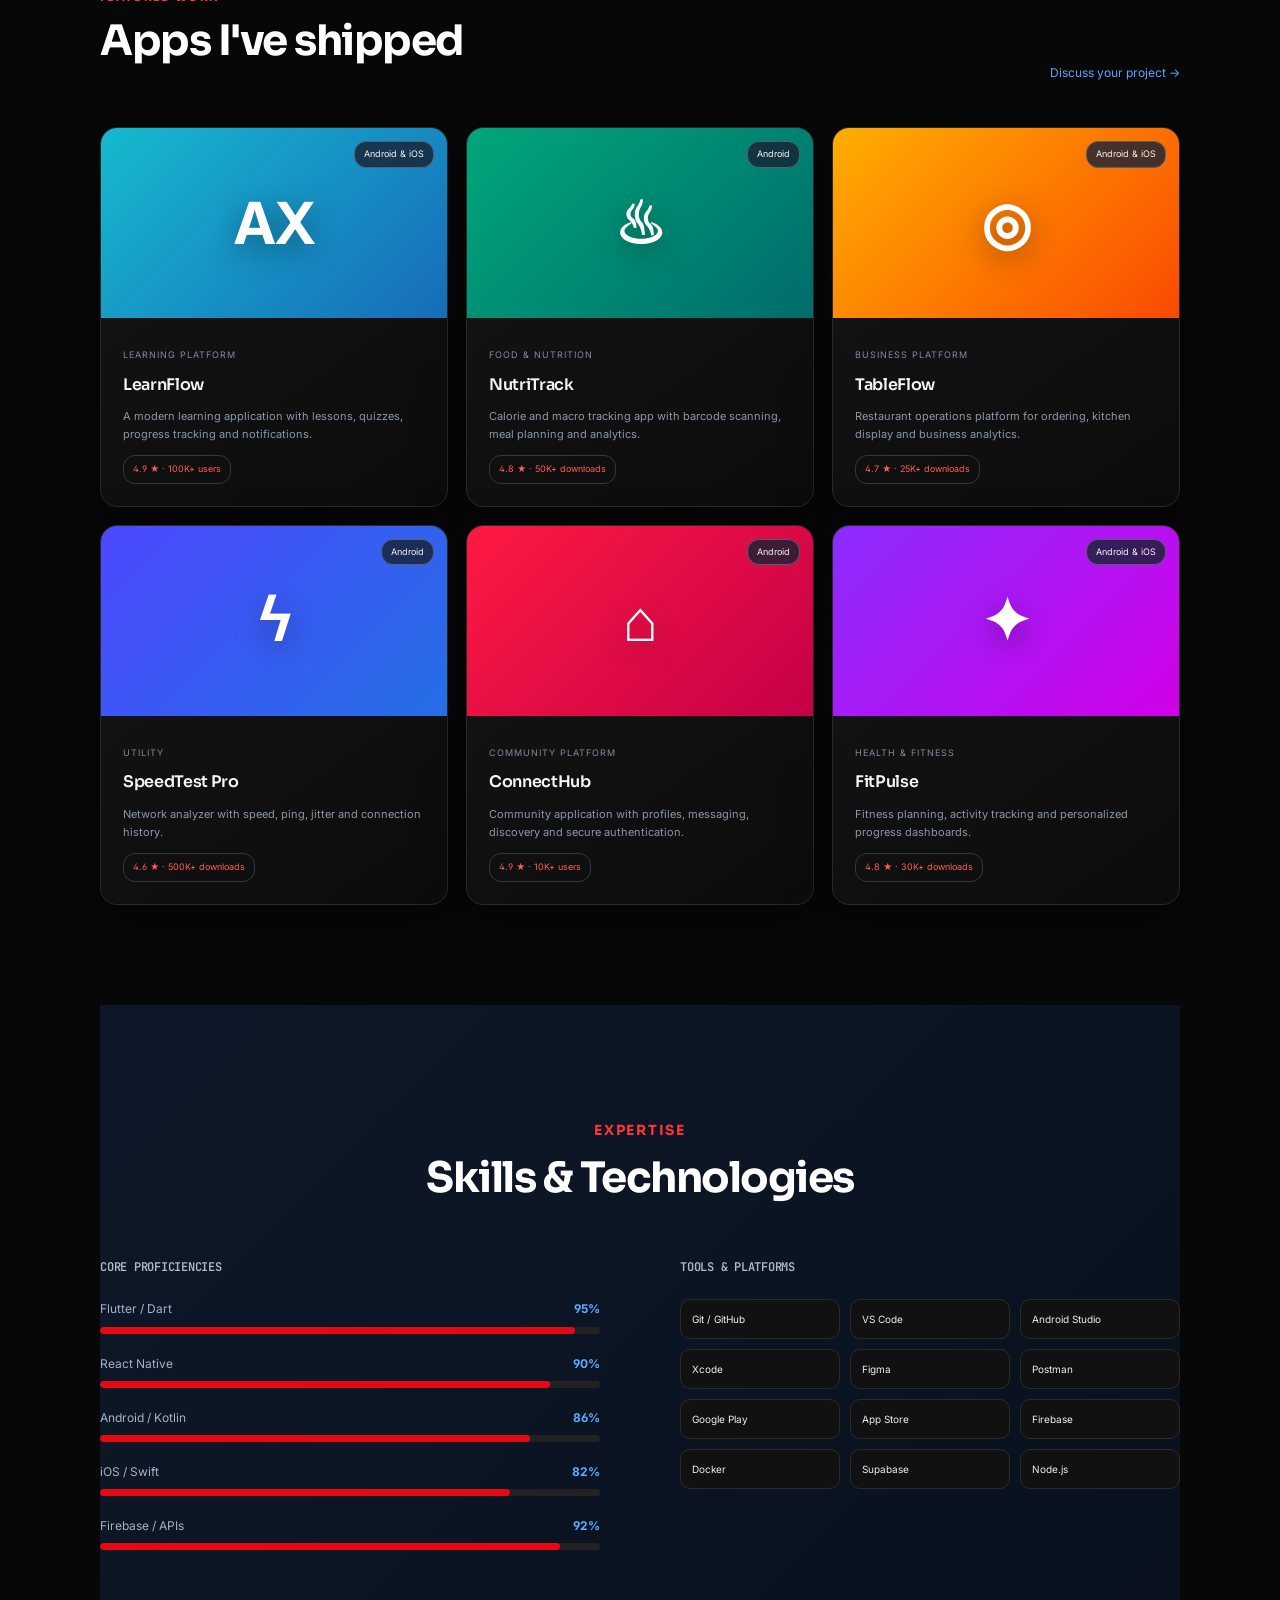
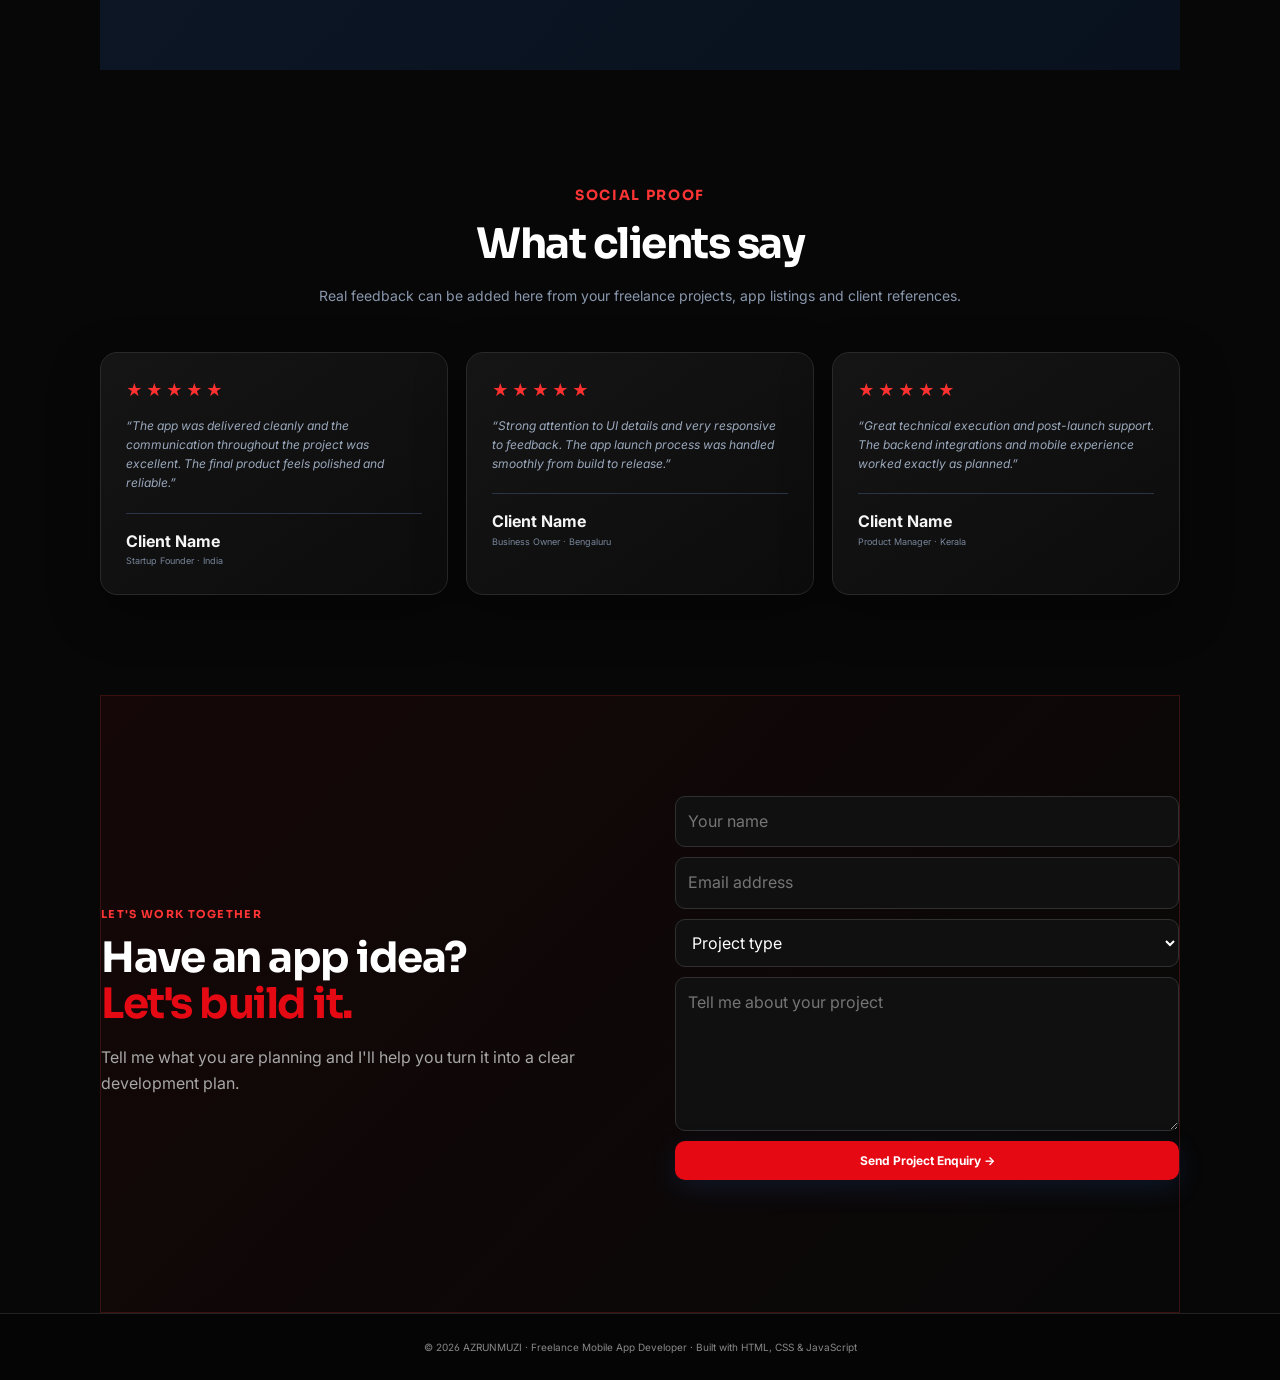
==== commit 2f70a677: "Add animated photo background to hero" ====
--- a/index.html
+++ b/index.html
@@ -163,6 +163,31 @@
   background:#111!important;border:1px solid #333!important;
 }
 .chat-dot{color:var(--red)!important}
+.hero{position:relative;overflow:hidden}
+.hero-bg{
+  position:absolute;inset:0;z-index:0;overflow:hidden;pointer-events:none;
+}
+.hero-bg img{
+  width:100%;height:100%;object-fit:cover;object-position:center 16%;
+  opacity:.26;filter:saturate(.85) contrast(1.06) brightness(.8);
+  transform:scale(1.1);
+  animation:heroZoom 26s ease-in-out infinite alternate;
+  will-change:transform;
+}
+.hero-bg:after{
+  content:"";position:absolute;inset:0;
+  background:
+    radial-gradient(circle at 78% 28%,rgba(229,9,20,.32),transparent 55%),
+    linear-gradient(180deg,rgba(7,7,7,.84) 0%,rgba(7,7,7,.92) 100%);
+}
+@keyframes heroZoom{
+  from{transform:scale(1.08) translate3d(0,0,0)}
+  to{transform:scale(1.22) translate3d(-1.5%,-1.5%,0)}
+}
+.hero-copy,.hero-visual{position:relative;z-index:1}
+@media (prefers-reduced-motion:reduce){
+  .hero-bg img{animation:none;transform:scale(1.08)}
+}
 @media (max-width:800px){
   .uploaded-photo{min-height:430px;height:430px}
 }
@@ -189,6 +214,7 @@
 
   <main>
     <section class="hero section-grid" id="home">
+      <div class="hero-bg" aria-hidden="true"><img src="assets/photo.jpg" alt=""></div>
       <div class="hero-copy reveal">
         <div class="availability">● Available for new projects · Remote</div>
         <p class="eyebrow">FREELANCE MOBILE APP DEVELOPER</p>
